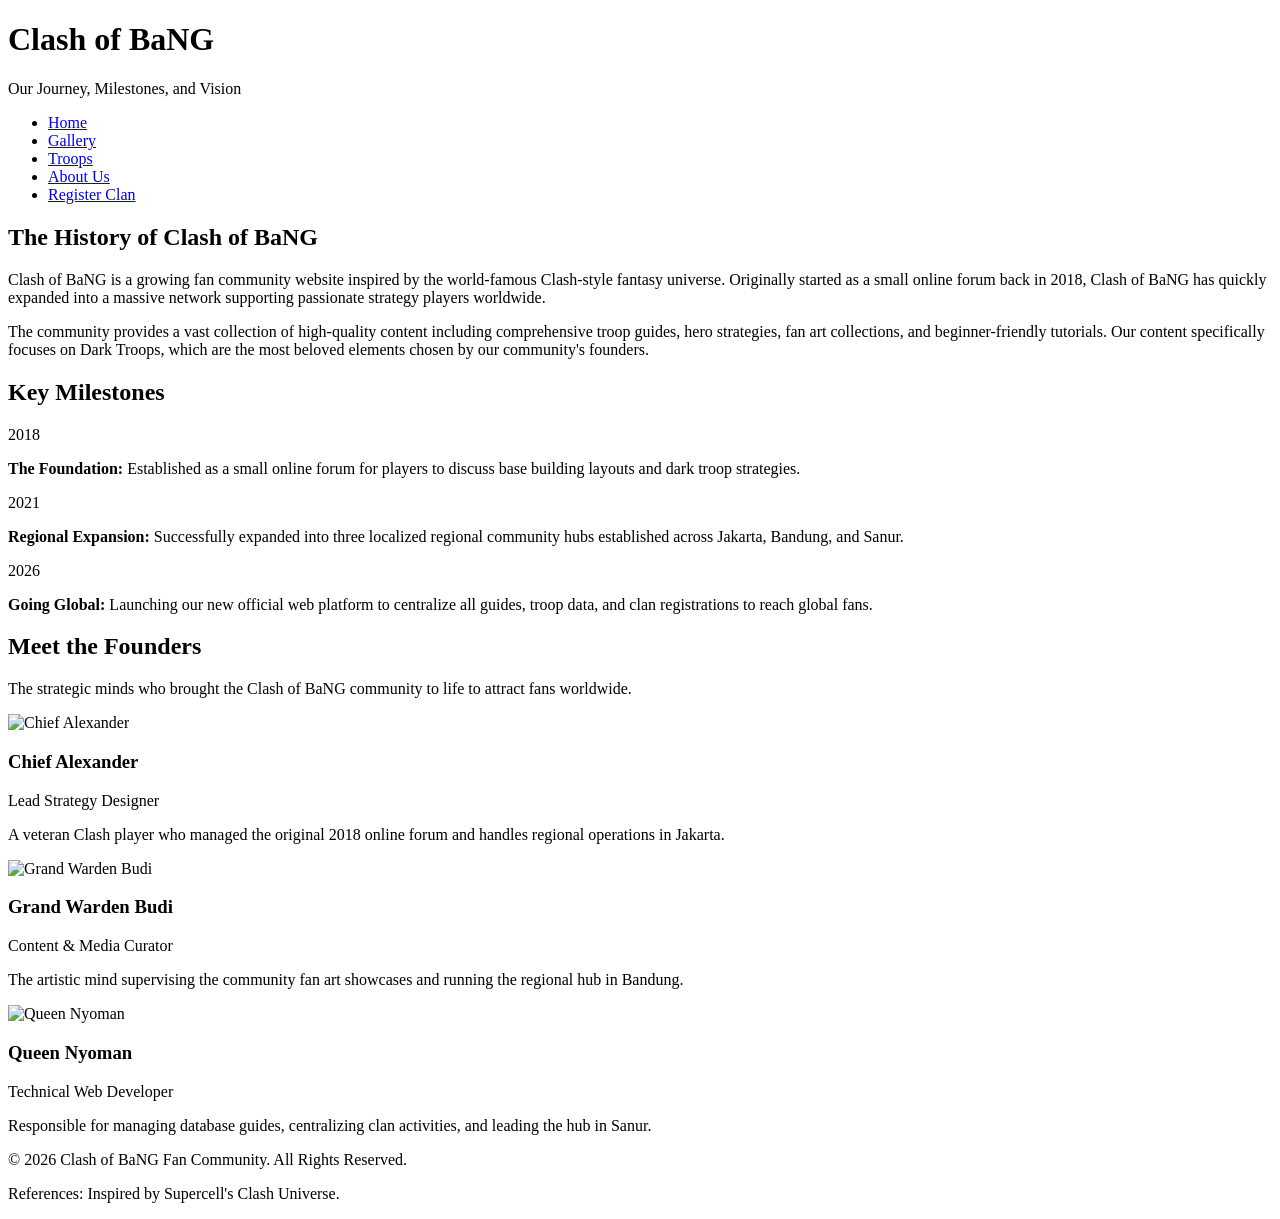
==== about.html @ cfde0092 "Add files via upload" ====
<!DOCTYPE html>
<html lang="en">
<head>
    <meta charset="UTF-8">
    <meta name="viewport" content="width=device-width, initial-scale=1.0">
    <title>Clash of BaNG - About Us</title>
    <link rel="stylesheet" href="css/style.css">
</head>
<body>

    <header class="main-header">
        <div class="header-container">
            <h1>Clash of BaNG</h1>
            <p>Our Journey, Milestones, and Vision</p>
        </div>
    </header>

    <nav class="main-nav">
        <ul>
            <li><a href="index.html">Home</a></li>
            <li><a href="gallery.html">Gallery</a></li>
            <li><a href="troops.html">Troops</a></li>
            <li><a href="about.html" class="active">About Us</a></li>
            <li><a href="register.html">Register Clan</a></li>
        </ul>
    </nav>

    <main class="content-container">
        
        <section class="about-section">
            <h2>The History of Clash of BaNG</h2>
            <div class="about-story">
                <p>Clash of BaNG is a growing fan community website inspired by the world-famous Clash-style fantasy universe. Originally started as a small online forum back in 2018, Clash of BaNG has quickly expanded into a massive network supporting passionate strategy players worldwide.</p>
                <p>The community provides a vast collection of high-quality content including comprehensive troop guides, hero strategies, fan art collections, and beginner-friendly tutorials. Our content specifically focuses on Dark Troops, which are the most beloved elements chosen by our community's founders.</p>
            </div>
        </section>

        <section class="about-section">
            <h2>Key Milestones</h2>
            <div class="milestones-timeline">
                <div class="timeline-item">
                    <span class="timeline-year">2018</span>
                    <p><strong>The Foundation:</strong> Established as a small online forum for players to discuss base building layouts and dark troop strategies.</p>
                </div>
                <div class="timeline-item">
                    <span class="timeline-year">2021</span>
                    <p><strong>Regional Expansion:</strong> Successfully expanded into three localized regional community hubs established across Jakarta, Bandung, and Sanur.</p>
                </div>
                <div class="timeline-item">
                    <span class="timeline-year">2026</span>
                    <p><strong>Going Global:</strong> Launching our new official web platform to centralize all guides, troop data, and clan registrations to reach global fans.</p>
                </div>
            </div>
        </section>

        <section class="about-section">
            <h2>Meet the Founders</h2>
            <p class="section-subtitle">The strategic minds who brought the Clash of BaNG community to life to attract fans worldwide.</p>
            
            <div class="founders-grid">
                <div class="founder-card">
                    <div class="founder-avatar">
                        <img src="images/about1.jpg" alt="Chief Alexander">
                    </div>
                    <h3>Chief Alexander</h3>
                    <span class="founder-role">Lead Strategy Designer</span>
                    <p>A veteran Clash player who managed the original 2018 online forum and handles regional operations in Jakarta.</p>
                </div>

                <div class="founder-card">
                    <div class="founder-avatar">
                        <img src="images/about2.jpg" alt="Grand Warden Budi">
                    </div>
                    <h3>Grand Warden Budi</h3>
                    <span class="founder-role">Content & Media Curator</span>
                    <p>The artistic mind supervising the community fan art showcases and running the regional hub in Bandung.</p>
                </div>

                <div class="founder-card">
                    <div class="founder-avatar">
                        <img src="images/about3.jpg" alt="Queen Nyoman">
                    </div>
                    <h3>Queen Nyoman</h3>
                    <span class="founder-role">Technical Web Developer</span>
                    <p>Responsible for managing database guides, centralizing clan activities, and leading the hub in Sanur.</p>
                </div>
            </div>
        </section>

    </main>

    <footer class="main-footer">
        <p>&copy; 2026 Clash of BaNG Fan Community. All Rights Reserved.</p>
        <p>References: Inspired by Supercell's Clash Universe.</p>
    </footer>

    <script src="js/main.js"></script>
</body>
</html>
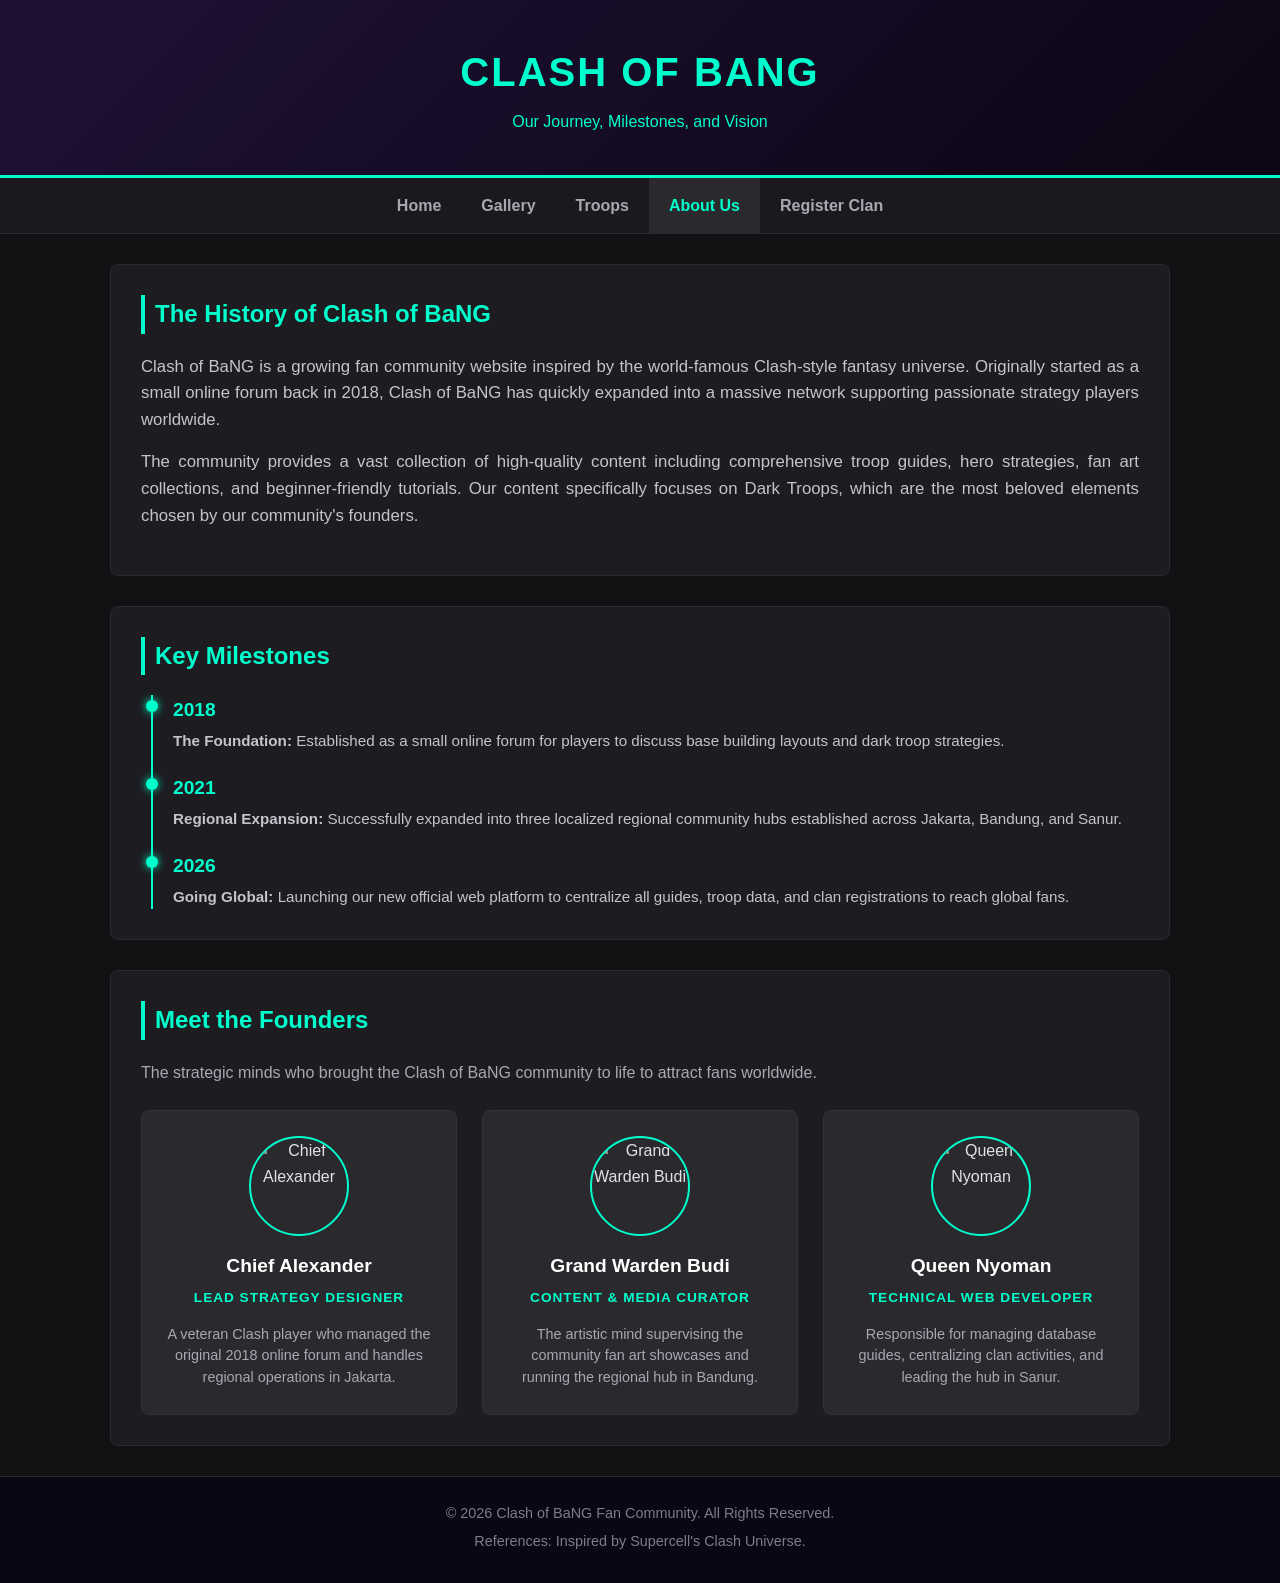
==== commit 1e6da87d: "Fix HTML structure and update stylesheet link" ====
--- a/about.html
+++ b/about.html
@@ -4,7 +4,7 @@
     <meta charset="UTF-8">
     <meta name="viewport" content="width=device-width, initial-scale=1.0">
     <title>Clash of BaNG - About Us</title>
-    <link rel="stylesheet" href="css/style.css">
+    <link rel="stylesheet" href="style.css">
 </head>
 <body>
 
@@ -94,6 +94,6 @@
         <p>References: Inspired by Supercell's Clash Universe.</p>
     </footer>
 
-    <script src="js/main.js"></script>
+    <script src="main.js"></script>
 </body>
-</html>+</html>
--- a/style.css
+++ b/style.css
@@ -0,0 +1,615 @@
+* {
+    margin: 0;
+    padding: 0;
+    box-sizing: border-box;
+}
+
+body {
+    font-family: 'Segoe UI', Tahoma, Geneva, Verdana, sans-serif;
+    line-height: 1.6;
+    background-color: #121214;
+    color: #e1e1e6;
+}
+
+/* --- Header --- */
+.main-header {
+    background: linear-gradient(135deg, #1f1135 0%, #0b0614 100%);
+    color: #00ffcc;
+    padding: 40px 20px;
+    text-align: center;
+    border-bottom: 3px solid #00ffcc;
+}
+
+.main-header h1 {
+    font-size: 2.5rem;
+    margin-bottom: 5px;
+    text-transform: uppercase;
+    letter-spacing: 2px;
+}
+
+/* --- Navigation --- */
+.main-nav {
+    background-color: #1a1a1e;
+    position: sticky;
+    top: 0;
+    z-index: 1000;
+    border-bottom: 1px solid #29292e;
+}
+
+.main-nav ul {
+    display: flex;
+    justify-content: center;
+    list-style: none;
+}
+
+.main-nav a {
+    display: block;
+    color: #a8a8b3;
+    padding: 15px 20px;
+    text-decoration: none;
+    font-weight: 600;
+    transition: all 0.3s ease;
+}
+
+.main-nav a:hover, .main-nav a.active {
+    color: #00ffcc;
+    background-color: #29292e;
+}
+
+/* --- Content Container --- */
+.content-container {
+    max-width: 1100px;
+    margin: 30px auto;
+    padding: 0 20px;
+}
+
+section {
+    background-color: #1c1c21;
+    padding: 30px;
+    margin-bottom: 30px;
+    border-radius: 8px;
+    border: 1px solid #29292e;
+}
+
+section h2 {
+    color: #00ffcc;
+    margin-bottom: 20px;
+    border-left: 4px solid #00ffcc;
+    padding-left: 10px;
+}
+
+/* --- Carousel Styling --- */
+.carousel-container {
+    position: relative;
+    width: 100%;
+    height: 400px;
+    overflow: hidden;
+    border-radius: 6px;
+    box-shadow: 0 4px 15px rgba(0,0,0,0.5);
+}
+
+.carousel-slide {
+    position: absolute;
+    width: 100%;
+    height: 100%;
+    opacity: 0;
+    transition: opacity 0.5s ease-in-out;
+}
+
+.carousel-slide.active {
+    opacity: 1;
+    position: relative;
+}
+
+.carousel-slide img {
+    width: 100%;
+    height: 100%;
+    object-fit: cover;
+}
+
+.carousel-caption {
+    position: absolute;
+    bottom: 0;
+    background: rgba(0, 0, 0, 0.75);
+    color: #fff;
+    width: 100%;
+    padding: 20px;
+    text-align: center;
+}
+
+.carousel-btn {
+    position: absolute;
+    top: 50%;
+    transform: translateY(-50%);
+    background: rgba(0, 255, 204, 0.2);
+    border: 1px solid #00ffcc;
+    color: #00ffcc;
+    padding: 12px 16px;
+    cursor: pointer;
+    font-size: 18px;
+    border-radius: 50%;
+    transition: background 0.3s;
+}
+
+.carousel-btn:hover {
+    background: rgba(0, 255, 204, 0.6);
+    color: #000;
+}
+
+.prev-btn { left: 15px; }
+.next-btn { right: 15px; }
+
+/* --- Brief Info Section --- */
+.info-section p {
+    font-size: 1.1rem;
+    color: #c4c4cc;
+}
+
+/* --- Popular Troops Grid --- */
+.troops-grid {
+    display: grid;
+    grid-template-columns: repeat(auto-fit, minmax(280px, 1fr));
+    gap: 20px;
+}
+
+.troop-card-home {
+    background-color: #29292e;
+    border-radius: 6px;
+    overflow: hidden;
+    text-align: center;
+    padding-bottom: 20px;
+    border: 1px solid #323238;
+}
+
+.troop-card-home img {
+    width: 100%;
+    height: 220px;
+    object-fit: cover;
+}
+
+.troop-card-home h3 {
+    color: #fff;
+    margin: 15px 0 10px 0;
+}
+
+.troop-card-home p {
+    padding: 0 15px;
+    color: #a8a8b3;
+    font-size: 0.95rem;
+}
+
+/* --- Footer --- */
+.main-footer {
+    background-color: #0b0614;
+    color: #7c7c8a;
+    text-align: center;
+    padding: 25px;
+    font-size: 0.9rem;
+    border-top: 1px solid #29292e;
+}
+
+.main-footer p {
+    margin-bottom: 5px;
+}
+
+/* --- Responsive Layout (Mobile Friendly < 768px) --- */
+@media screen and (max-width: 768px) {
+    .main-nav ul {
+        flex-direction: column;
+        align-items: center;
+    }
+
+    .main-nav a {
+        width: 100%;
+        text-align: center;
+        padding: 12px;
+    }
+
+    .carousel-container {
+        height: 250px;
+    }
+
+    .carousel-caption h3 {
+        font-size: 1.1rem;
+    }
+
+    .carousel-caption p {
+        font-size: 0.85rem;
+    }
+
+    .main-header h1 {
+        font-size: 1.8rem;
+    }
+}
+
+/* --- Gallery Page Styling --- */
+.gallery-intro {
+    color: #a8a8b3;
+    margin-bottom: 30px;
+    font-size: 1.05rem;
+}
+
+.gallery-grid {
+    display: grid;
+    grid-template-columns: repeat(auto-fit, minmax(280px, 1fr));
+    gap: 25px;
+}
+
+.gallery-item {
+    background-color: #29292e;
+    border-radius: 8px;
+    overflow: hidden;
+    border: 1px solid #323238;
+    transition: transform 0.3s ease, box-shadow 0.3s ease;
+}
+
+.gallery-item:hover {
+    transform: translateY(-5px);
+    box-shadow: 0 8px 20px rgba(0, 255, 204, 0.15);
+}
+
+.gallery-image-wrapper {
+    width: 100%;
+    height: 200px;
+    overflow: hidden;
+    background-color: #121214;
+}
+
+.gallery-image-wrapper img {
+    width: 100%;
+    height: 100%;
+    object-fit: cover;
+    transition: transform 0.5s ease;
+}
+
+.gallery-item:hover .gallery-image-wrapper img {
+    transform: scale(1.08);
+}
+
+.gallery-info {
+    padding: 20px;
+}
+
+.gallery-info h3 {
+    color: #00ffcc;
+    margin-bottom: 10px;
+    font-size: 1.2rem;
+}
+
+.gallery-info p {
+    color: #c4c4cc;
+    font-size: 0.9rem;
+    line-height: 1.5;
+}
+
+/* --- Troops Page Styling & Hover Animation --- */
+.troops-intro {
+    color: #a8a8b3;
+    margin-bottom: 30px;
+    font-size: 1.05rem;
+}
+
+.interactive-troops-grid {
+    display: grid;
+    grid-template-columns: repeat(auto-fit, minmax(280px, 1fr));
+    gap: 30px;
+}
+
+.interactive-troop-card {
+    position: relative;
+    background-color: #29292e;
+    border-radius: 8px;
+    overflow: hidden;
+    border: 1px solid #323238;
+    text-align: center;
+    /* Smooth transition for expansion and shadow effect */
+    transition: transform 0.4s cubic-bezier(0.165, 0.84, 0.44, 1), box-shadow 0.4s ease;
+    cursor: pointer;
+    height: 350px;
+}
+
+/* 1. Expanded Shadow Effect & Card Scaling on Hover */
+.interactive-troop-card:hover {
+    transform: scale(1.04);
+    box-shadow: 0 12px 28px rgba(0, 255, 204, 0.35); /* Bright glow expanded shadow */
+    border-color: #00ffcc;
+}
+
+.troop-image-container {
+    width: 100%;
+    height: 80%;
+    overflow: hidden;
+}
+
+.troop-image-container img {
+    width: 100%;
+    height: 100%;
+    object-fit: cover;
+}
+
+.troop-basic-info {
+    height: 20%;
+    display: flex;
+    align-items: center;
+    justify-content: center;
+    background-color: #1a1a1e;
+}
+
+.troop-basic-info h3 {
+    color: #fff;
+    font-size: 1.2rem;
+}
+
+/* 2. Stats Overlay (Hidden by default, slides up on hover) */
+.troop-stats-overlay {
+    position: absolute;
+    top: 0;
+    left: 0;
+    width: 100%;
+    height: 100%;
+    background: linear-gradient(to bottom, rgba(11, 6, 20, 0.95) 0%, rgba(28, 28, 33, 0.98) 100%);
+    padding: 25px;
+    display: flex;
+    flex-direction: column;
+    justify-content: center;
+    align-items: start;
+    text-align: left;
+    opacity: 0;
+    transform: translateY(100%);
+    transition: transform 0.35s ease, opacity 0.35s ease;
+}
+
+/* Reveal stats on hover */
+.interactive-troop-card:hover .troop-stats-overlay {
+    opacity: 1;
+    transform: translateY(0);
+}
+
+.troop-stats-overlay h3 {
+    color: #00ffcc;
+    margin-bottom: 15px;
+    font-size: 1.3rem;
+    border-bottom: 2px solid #00ffcc;
+    width: 100%;
+    padding-bottom: 5px;
+}
+
+.troop-stats-overlay ul {
+    list-style: none;
+    width: 100%;
+}
+
+.troop-stats-overlay li {
+    color: #e1e1e6;
+    margin-bottom: 8px;
+    font-size: 0.95rem;
+    display: flex;
+    justify-content: space-between;
+    border-bottom: 1px solid #323238;
+    padding-bottom: 4px;
+}
+
+.troop-stats-overlay li strong {
+    color: #a8a8b3;
+}
+
+/* --- About Page Styling --- */
+.about-story p {
+    margin-bottom: 15px;
+    font-size: 1.05rem;
+    color: #c4c4cc;
+    text-align: justify;
+}
+
+.section-subtitle {
+    color: #a8a8b3;
+    margin-bottom: 25px;
+    font-size: 1rem;
+}
+
+/* Timeline Layout */
+.milestones-timeline {
+    display: flex;
+    flex-direction: column;
+    gap: 20px;
+    border-left: 2px solid #00ffcc;
+    padding-left: 20px;
+    margin-left: 10px;
+}
+
+.timeline-item {
+    position: relative;
+}
+
+.timeline-item::before {
+    content: '';
+    position: absolute;
+    left: -27px;
+    top: 5px;
+    width: 12px;
+    height: 12px;
+    background-color: #00ffcc;
+    border-radius: 50%;
+    box-shadow: 0 0 8px #00ffcc;
+}
+
+.timeline-year {
+    font-size: 1.2rem;
+    font-weight: bold;
+    color: #00ffcc;
+    display: block;
+    margin-bottom: 3px;
+}
+
+.timeline-item p {
+    color: #c4c4cc;
+    font-size: 0.95rem;
+}
+
+/* Founders Grid Layout */
+.founders-grid {
+    display: grid;
+    grid-template-columns: repeat(auto-fit, minmax(250px, 1fr));
+    gap: 25px;
+    margin-top: 20px;
+}
+
+.founder-card {
+    background-color: #29292e;
+    border: 1px solid #323238;
+    border-radius: 8px;
+    padding: 25px;
+    text-align: center;
+}
+
+.founder-avatar {
+    width: 100px;
+    height: 100px;
+    border-radius: 50%;
+    overflow: hidden;
+    margin: 0 auto 15px auto;
+    border: 2px solid #00ffcc;
+}
+
+.founder-avatar img {
+    width: 100%;
+    height: 100%;
+    object-fit: cover;
+}
+
+.founder-card h3 {
+    color: #fff;
+    font-size: 1.2rem;
+    margin-bottom: 5px;
+}
+
+.founder-role {
+    display: block;
+    color: #00ffcc;
+    font-size: 0.85rem;
+    font-weight: 600;
+    text-transform: uppercase;
+    letter-spacing: 1px;
+    margin-bottom: 15px;
+}
+
+.founder-card p {
+    color: #a8a8b3;
+    font-size: 0.9rem;
+    line-height: 1.5;
+}
+
+/* --- Register Page & Form Styling --- */
+.register-intro {
+    color: #a8a8b3;
+    margin-bottom: 25px;
+    font-size: 1rem;
+}
+
+#clanRegisterForm {
+    max-width: 600px;
+    margin: 0 auto;
+}
+
+.form-group {
+    margin-bottom: 20px;
+    display: flex;
+    flex-direction: column;
+}
+
+.form-group label {
+    color: #00ffcc;
+    font-weight: 600;
+    margin-bottom: 8px;
+    font-size: 0.95rem;
+}
+
+.form-group input[type="text"],
+.form-group input[type="number"],
+.form-group select,
+.form-group textarea {
+    background-color: #29292e;
+    border: 1px solid #323238;
+    border-radius: 4px;
+    padding: 12px;
+    color: #fff;
+    font-family: inherit;
+    font-size: 1rem;
+    transition: border-color 0.3s;
+}
+
+.form-group input:focus,
+.form-group select:focus,
+.form-group textarea:focus {
+    outline: none;
+    border-color: #00ffcc;
+}
+
+/* Radio buttons layout using Flexbox */
+.radio-group {
+    display: flex;
+    gap: 20px;
+    padding: 5px 0;
+}
+
+.radio-label {
+    color: #c4c4cc;
+    cursor: pointer;
+    display: flex;
+    align-items: center;
+    gap: 8px;
+}
+
+.radio-label input[type="radio"] {
+    accent-color: #00ffcc;
+    width: 18px;
+    height: 18px;
+}
+
+/* Submit button with hover effect */
+.submit-btn {
+    background-color: #00ffcc;
+    color: #0b0614;
+    border: none;
+    padding: 14px 20px;
+    font-size: 1rem;
+    font-weight: bold;
+    border-radius: 4px;
+    cursor: pointer;
+    width: 100%;
+    text-transform: uppercase;
+    letter-spacing: 1px;
+    transition: background-color 0.3s, transform 0.1s;
+    margin-top: 10px;
+}
+
+.submit-btn:hover {
+    background-color: #00cc99;
+}
+
+.submit-btn:active {
+    transform: scale(0.98);
+}
+
+/* Validation Alert Boxes */
+.error-box {
+    background-color: rgba(255, 107, 107, 0.15);
+    border: 1px solid #ff6b6b;
+    color: #ff6b6b;
+    padding: 15px;
+    border-radius: 4px;
+    margin-bottom: 25px;
+    font-size: 0.95rem;
+    line-height: 1.5;
+}
+
+.success-box {
+    background-color: rgba(0, 255, 204, 0.15);
+    border: 1px solid #00ffcc;
+    color: #00ffcc;
+    padding: 15px;
+    border-radius: 4px;
+    margin-bottom: 25px;
+    font-size: 0.95rem;
+    text-align: center;
+}
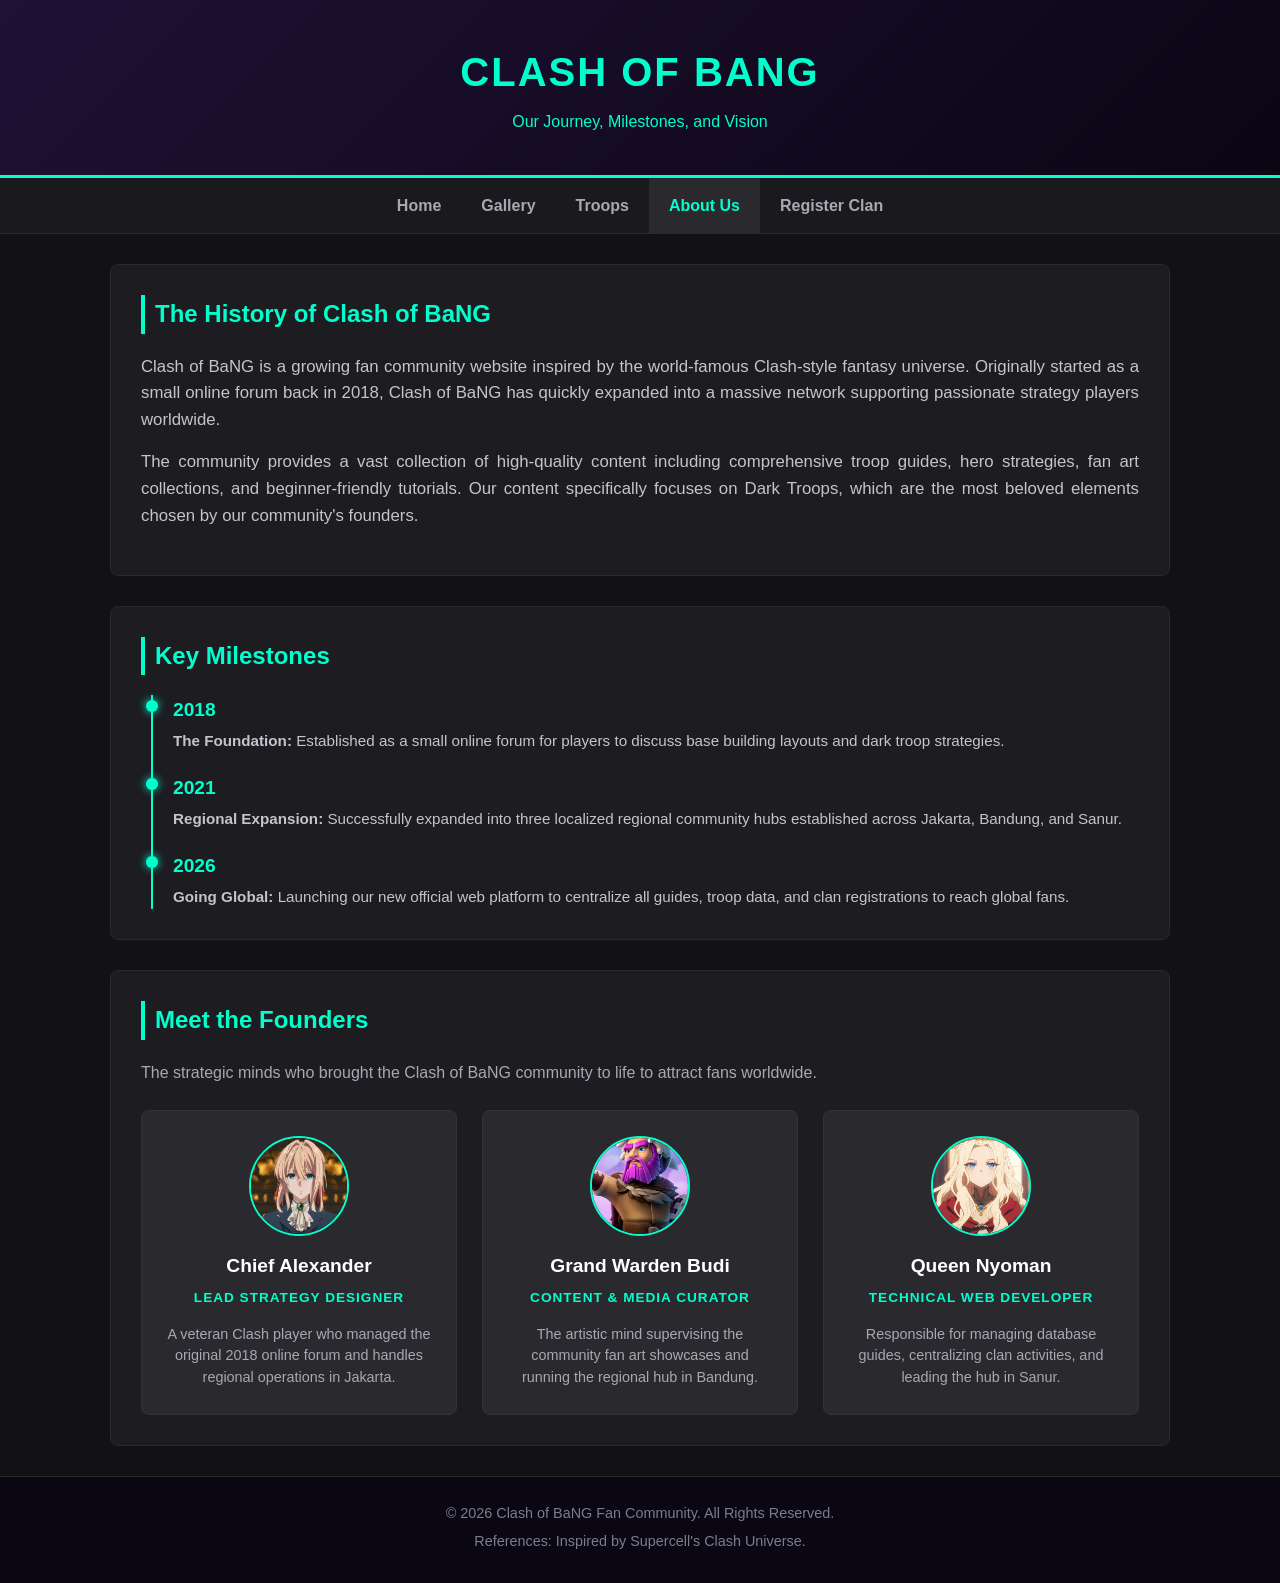
==== commit 49616e2a: "Fix HTML encoding issues in about.html" ====
--- a/about.html
+++ b/about.html
@@ -60,7 +60,7 @@
             <div class="founders-grid">
                 <div class="founder-card">
                     <div class="founder-avatar">
-                        <img src="images/about1.jpg" alt="Chief Alexander">
+                        <img src="about1.jpg" alt="Chief Alexander">
                     </div>
                     <h3>Chief Alexander</h3>
                     <span class="founder-role">Lead Strategy Designer</span>
@@ -69,7 +69,7 @@
 
                 <div class="founder-card">
                     <div class="founder-avatar">
-                        <img src="images/about2.jpg" alt="Grand Warden Budi">
+                        <img src="about2.jpg" alt="Grand Warden Budi">
                     </div>
                     <h3>Grand Warden Budi</h3>
                     <span class="founder-role">Content & Media Curator</span>
@@ -78,7 +78,7 @@
 
                 <div class="founder-card">
                     <div class="founder-avatar">
-                        <img src="images/about3.jpg" alt="Queen Nyoman">
+                        <img src="about3.jpg" alt="Queen Nyoman">
                     </div>
                     <h3>Queen Nyoman</h3>
                     <span class="founder-role">Technical Web Developer</span>
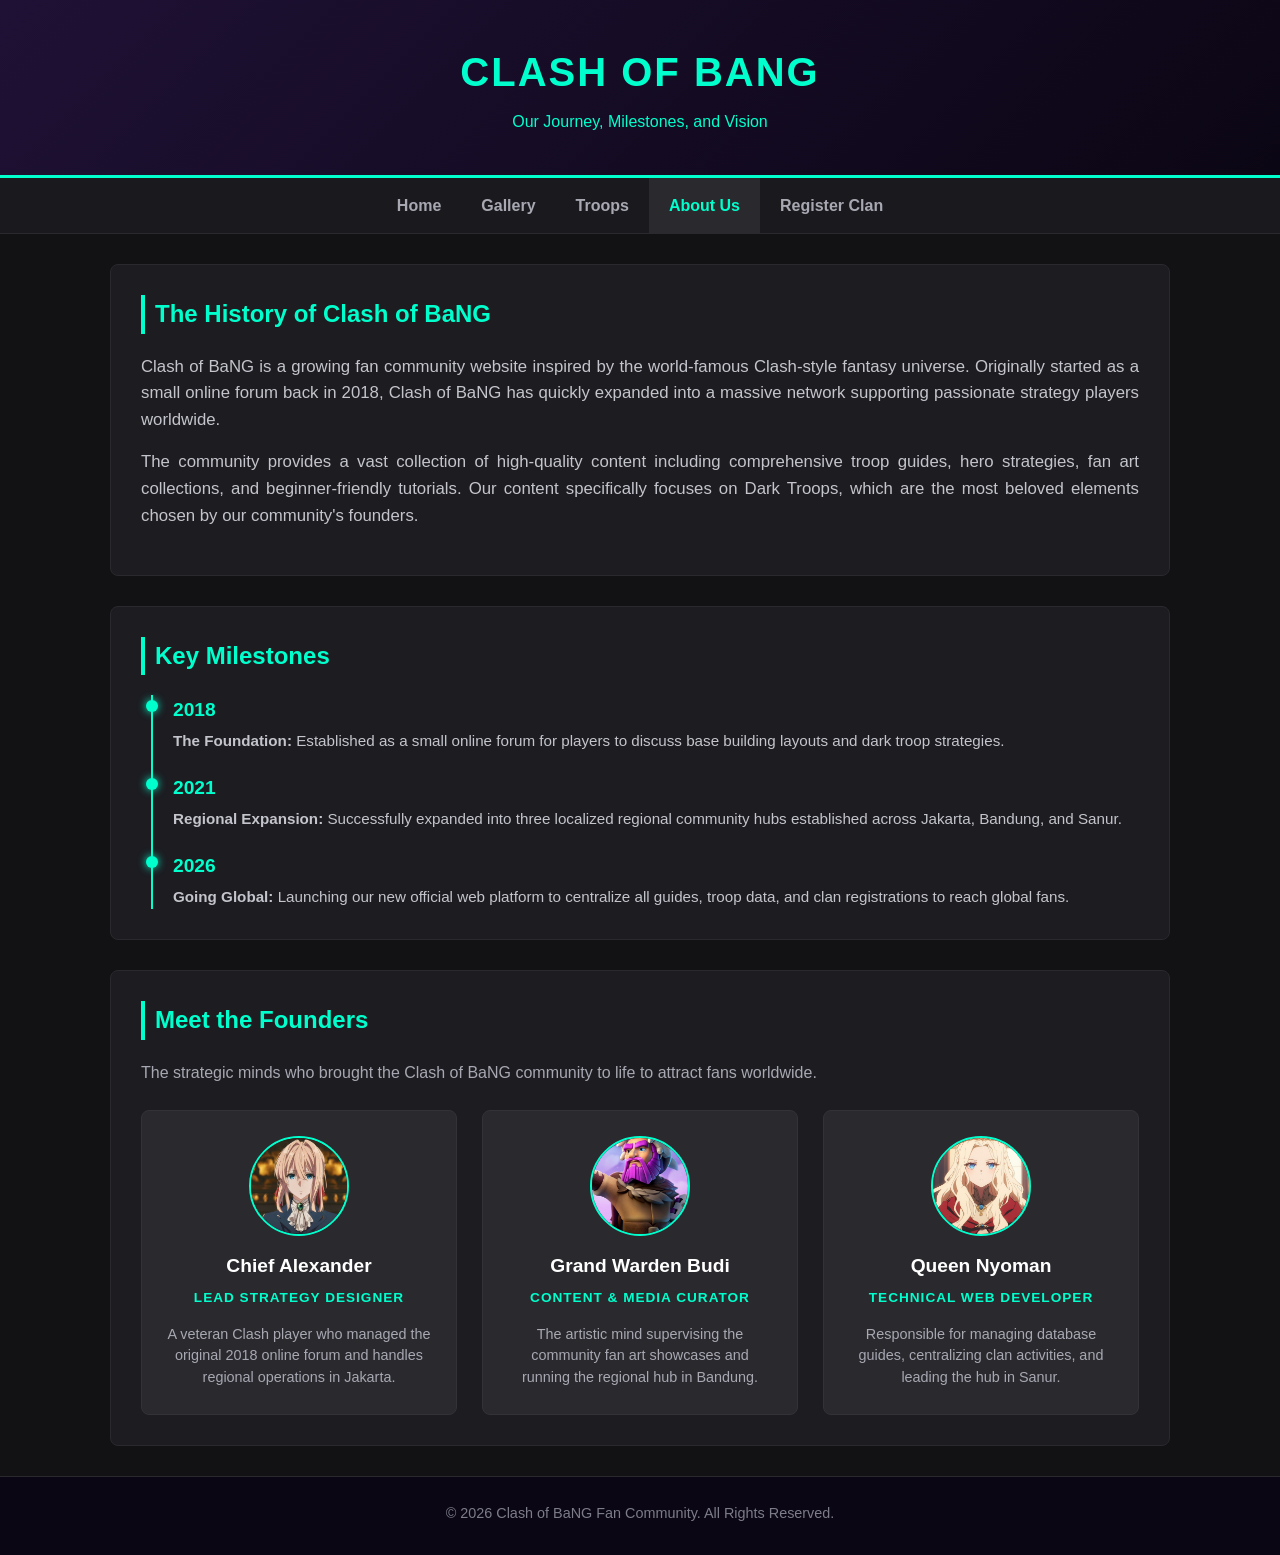
==== commit 579fa0d2: "Fix HTML formatting in about.html" ====
--- a/about.html
+++ b/about.html
@@ -91,7 +91,6 @@
 
     <footer class="main-footer">
         <p>&copy; 2026 Clash of BaNG Fan Community. All Rights Reserved.</p>
-        <p>References: Inspired by Supercell's Clash Universe.</p>
     </footer>
 
     <script src="main.js"></script>
--- a/style.css
+++ b/style.css
@@ -592,24 +592,76 @@
 }
 
 /* Validation Alert Boxes */
-.error-box {
-    background-color: rgba(255, 107, 107, 0.15);
+/* Container Utama Melayang di Pojok Kanan Bawah */
+.toast-container {
+    position: fixed;
+    bottom: 25px;
+    right: 25px;
+    z-index: 9999;
+    display: flex;
+    flex-direction: column;
+    gap: 12px;
+    pointer-events: none; /* Supaya klik mouse tembus ke elemen di bawahnya jika kosong */
+}
+
+/* Style Dasar Setiap Kotak Notifikasi */
+.toast-box {
+    min-width: 280px;
+    max-width: 380px;
+    padding: 14px 20px;
+    border-radius: 6px;
+    font-size: 0.95rem;
+    line-height: 1.4;
+    box-shadow: 0 10px 25px rgba(0, 0, 0, 0.55);
+    pointer-events: auto; /* Memungkinkan interaksi pada box itu sendiri */
+    
+    /* Animasi masuk dari Kanan */
+    animation: toastSlideIn 0.35s cubic-bezier(0.175, 0.885, 0.32, 1.275) forwards;
+    transition: opacity 0.4s ease, transform 0.4s ease;
+}
+
+/* Box Error */
+.toast-box.error {
+    background-color: rgba(255, 107, 107, 0.12);
     border: 1px solid #ff6b6b;
     color: #ff6b6b;
-    padding: 15px;
-    border-radius: 4px;
-    margin-bottom: 25px;
-    font-size: 0.95rem;
-    line-height: 1.5;
-}
-
-.success-box {
-    background-color: rgba(0, 255, 204, 0.15);
+}
+
+/* Box Success */
+.toast-box.success {
+    background-color: rgba(0, 255, 204, 0.12);
     border: 1px solid #00ffcc;
     color: #00ffcc;
-    padding: 15px;
-    border-radius: 4px;
-    margin-bottom: 25px;
-    font-size: 0.95rem;
-    text-align: center;
-}+    box-shadow: 0 4px 15px rgba(0, 255, 204, 0.15);
+}
+
+/* State ketika dihapus */
+.toast-box.hide {
+    opacity: 0;
+    transform: translateY(15px) scale(0.95);
+}
+
+/* Animasi muncul mengalir dari sisi kanan layar */
+@keyframes toastSlideIn {
+    from {
+        transform: translateX(110%);
+        opacity: 0;
+    }
+    to {
+        transform: translateX(0);
+        opacity: 1;
+    }
+}
+
+/* RESPONSIVE LAYOUT: Menyesuaikan Layar Smartphone (< 480px) */
+@media screen and (max-width: 480px) {
+    .toast-container {
+        right: 15px;
+        left: 15px;
+        bottom: 15px;
+    }
+    .toast-box {
+        max-width: 100%;
+        min-width: 0;
+    }
+}
